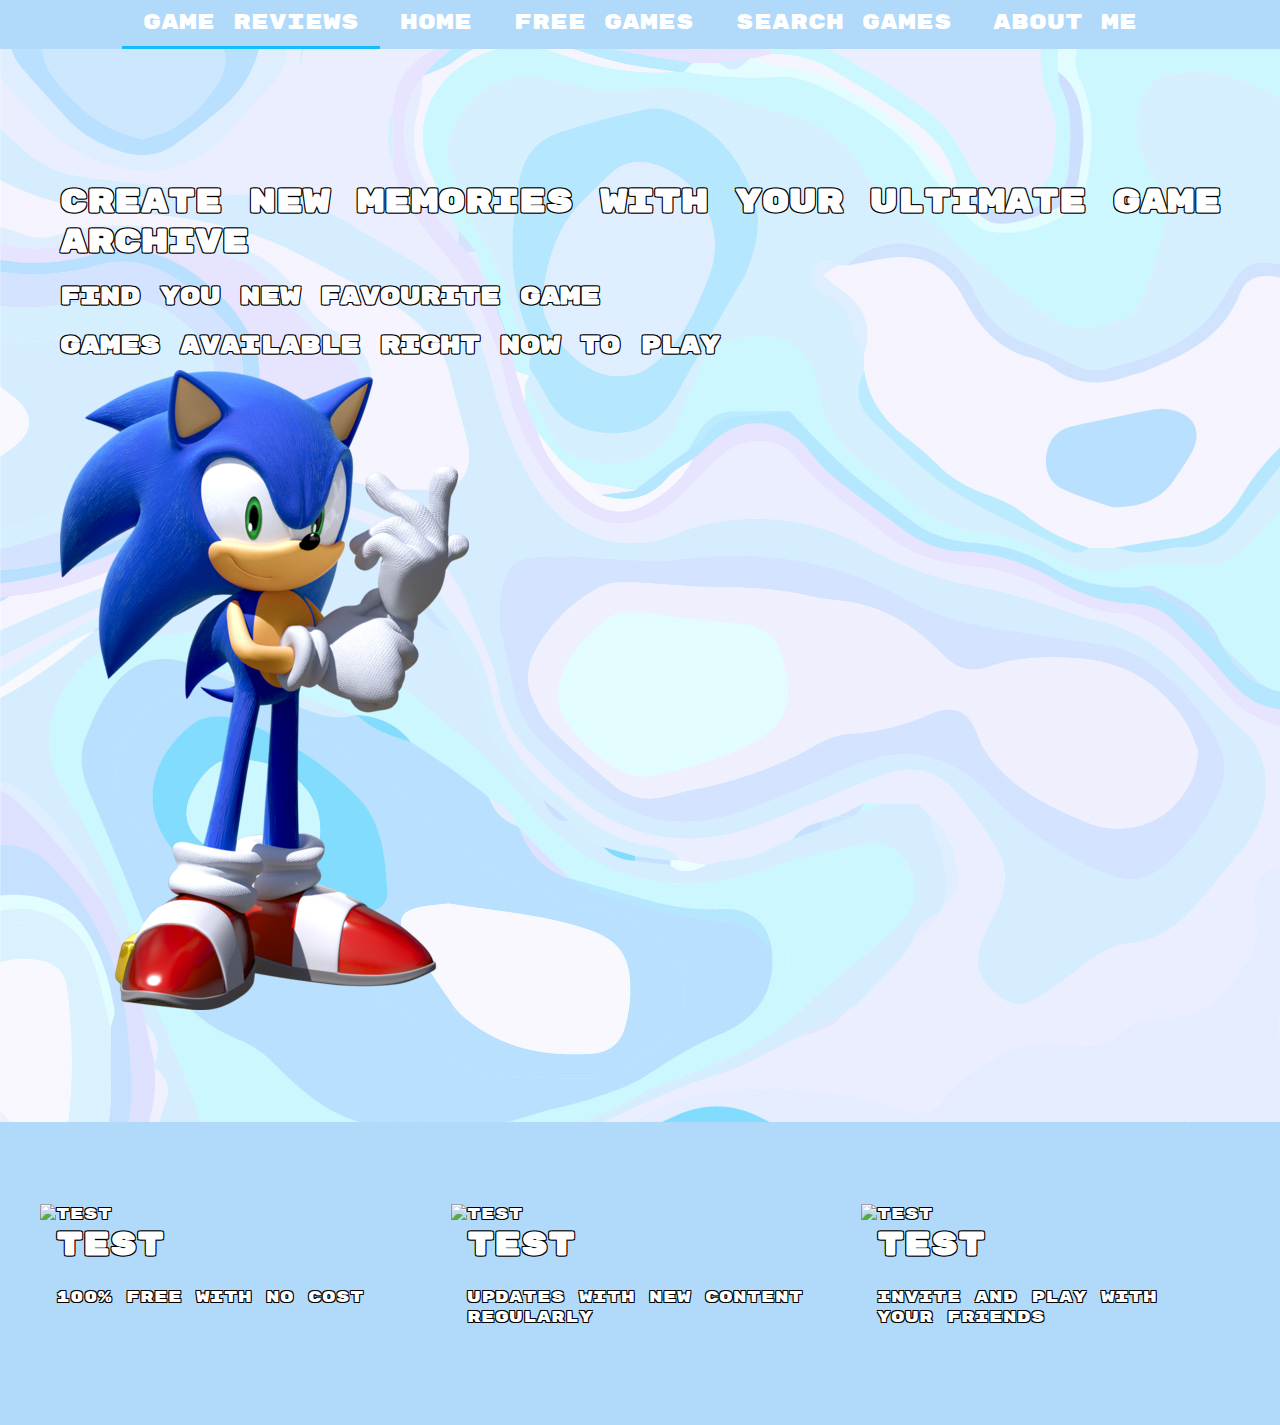
==== index.html @ 42ed4921 "Merge pull request #23 from CTEC3905-2022/Development" ====
<!doctype html>
<html lang="en">
<head>
  <meta charset="utf-8">
  <meta name="viewport" content="width=device-width, initial-scale=1.0">
  <title>P2658896</title>
  <link rel="stylesheet" href="css/styles.css">
</head>
<body>
  <div id="menuToggler">&#8801;</div>
  <nav id="menu">
    <a class ="selectedPage" href="index.html">Game Reviews</a>
    <a href="index.html">Home</a>
    <a href="games.html">Free Games</a>
    <a href="#">Search Games</a>
    <a href="#">About Me</a>
  </nav>
  <main>
    <section>
      <div class="description">
        <div class="descriptionText">
          <h1>Create new memories with your Ultimate Game Archive</h1>
          <h2>Find you new favourite game
          <h2>games available right now to play</h2>
        </div>
        <img src="images/home_description_image.png">
      </div>
    </section>
    <section class="grids">
      <article class="grid">
        <img src="https://picsum.photos/id/120/200" alt ="test" class="gridImage">
        <div>
          <h1>Test</h1>
          <p>100% free with no cost</p>
        </div>
      </article>
      <article class="grid">
        <img src="https://picsum.photos/id/120/200" alt ="test" class="gridImage">
        <div>
          <h1>Test</h1>
          <p>Updates with new content regularly</p>
        </div>
      </article>
      <article class="grid">
        <img src="https://picsum.photos/id/120/200" alt ="test" class="gridImage">
        <div>
          <h1>Test</h1>
          <p>Invite and play with your friends</p>
        </div>
      </article>
    </section>
  </main>
  <script src="js/scripts.js"></script>
</body>
</html>
---- css/styles.css ----
/* MOBILE AND GLOBAL STYLES */

/* applies to screens smaller than 500px (first breakpoint) */
/* and above unless overwritten below */
@import url('https://fonts.googleapis.com/css2?family=Rubik+Mono+One&display=swap');


body {
	font-family: "Rubik Mono One", sans-serif;
	color: white;
	margin: 0;
	background-image: url("../images/background.jpg");
}

#menuToggler {
	position: absolute;
	top: 0.5rem;
	right: 0.5rem;
	background-color: rgb(176, 217, 250);
	color: white;
	font-size: 40px;
	text-align: left;
	line-height: 1em;
	padding: 0 1rem;
	z-index: 1;
}

.selectedPage {
    border-bottom: 3px solid rgb(20, 187, 253);
}

nav {
	position: fixed;
	width: 100vw;
	height: 100vh;
	top: 0;
	display: flex;
	flex-direction: column;
	background-color: rgb(176, 217, 250);
	opacity: 0;
	transform: translateX(100vw);
	transition: transform 0.4s, opacity 0.6s;
}

nav a {
	font-size: 2em;
	text-decoration: none;
	padding: 0.5em 1em;
	color: white;
	text-align: center;
	flex-grow: 1;
}

nav .title {
	font-weight: bold;
}

nav.open {
	transition: transform 0.4s, opacity 0.2s;
	transform: none;
	opacity: 1;
}

nav a:hover {
	color: #57a9ec;
}

main {
	/*text-align: center;*/
	text-shadow:
		-1px -1px 0 #000,
		1px -1px 0 #000,
		-1px 1px 0 #000,
		1px 1px 0 #000;

}

main section {
	border-bottom: 2px solid rgb(176, 217, 250);
	margin: 0em;
	padding: 2.5em;
	padding-top: 5em;
	padding-bottom: 5em;

}

.description {
	align-items: center;
	position: relative;
	justify-content: center;
	display: flex;
}

.description h1,
h2 {
	margin-bottom: 10px;
}

.description image {
	height: auto;
	width: auto;
	border: 5px solid #555;

}

.grids {
	display: grid;
	grid-template-columns: repeat(auto-fit, minmax(300px, 1fr));
	gap: 2rem;
	background-color: rgb(176, 217, 250);
}

.grid {
	display: grid;
	grid-template-columns: auto 1fr;
	position: relative;
}

.gridImage {
	position: absolute;
	top: 0;
	left: 0;
	width: 100%;
	height: 100%;
	object-fit: cover;
}

.gridText {
	position: absolute;
	bottom: 0;
	left: 0;
	background-color: rgba(255, 255, 255, 0.7);
	padding: 10px;
}

.gamesMain {
	gap: 2em;
}

.description {
	display: flex;
	align-items: flex-start;
	flex-direction: column;
	padding: 0;
	padding-top: 2em;
	margin-left: 20px;
	flex: 1;
	padding-bottom: 2em;
}

.showcasedGameImages {
	display: none;
}

.showcasedGameImageContainer,
.showcasedGameImageContainer img {
	position: relative;
	border-radius: 20px;
	transition: transform 0.2s;
}

.showcasedGameImageContainer:hover {
	transform: scale(1.1);
	filter: brightness(50%);
}

.showcasedGameImageText {
	position: absolute;
	bottom: -14px;
	background-color: rgba(0, 0, 0, 0.5);
	color: white;
	padding: 5px;
	border-radius: 0 10px 0 20px;
}

.gamesTitle, .gamesDescription {
	margin: 0;
	padding: 0;
	color: white;
}

.gamesDescription {
	max-width: 800px;
	text-align: left;
}

.gridGamesTitle {
	position: absolute;
	top: 50%;
	left: 50%;
	transform: translate(-50%, -50%);
	color: white;
	text-align: center;
	opacity: 0;
	transition: opacity 0.25s ease;
}

.gameGrids {
	display: grid;
	grid-template-columns: repeat(auto-fit, minmax(300px, 1fr));
	gap: 2rem;
	padding: 0;
}

.gameGrid a {
	text-decoration: none;
}

.gameGrid {
	display: grid;
	grid-template-rows: auto 1fr;
	position: relative;
	max-width: 100%;
}

.gameGridImage {
	top: 0;
	left: 0;
	width: 100%;
	height: 100%;
	object-fit: cover;
	border-radius: 20px;
}

.gameGrid:hover .gameGridImage {
	filter: brightness(50%);
}

.gameGrid:hover .gridGamesTitle {
	opacity: 1;
}

.listOfGames {
	display: grid;
	grid-template-columns: repeat(auto-fit, minmax(150px, 1fr));
	padding: 0;
	gap: 1em;
	margin-top: 1em;
}

.gameGridsColumn {
	display: grid;
	grid-template-rows: repeat(auto-fit, minmax(150px, 1fr));
	padding: 0;
	gap: 1em;
	margin: 0;
}

.gameGridColumn {
	display: grid;
	grid-template-columns: 1fr 1fr;
	padding: 1;
}

.gameGridColumnImage {
	display: flex;
	width: 100px;
}

.gameGridColumn a {
	display: flex;
	align-items: center;
	text-decoration: none;
	color: white;
	grid-column: 1/-1;
	max-width: 500px;
	font-size: 15px;
	gap: 1em;
}

.gameGridColumn:hover .gameGridColumnImage {
	filter: brightness(50%);
}

.searchSection {
	padding-top: 2em;
	text-align: center;
}

.searchGamesTitle {
	margin-bottom: -2em;
}

#query {
	padding: 0.25em;
	border: 1.75px solid #ccc;
	border-radius: 25px;
	font-size: 1em;
	margin-right: 0.5em;
	flex: 1;
}

button {
	padding: 0.25em 2em;
	background-color: rgb(121, 192, 250);
	color: white;
	border: none;
	border-radius: 5px;
	font-size: 1em;
	cursor: pointer;
}

button:hover {
	background-color: rgb(83, 143, 192);
}

.resultGrids {
	display: grid;
	grid-template-columns: repeat(auto-fit, minmax(400px, 1fr));
	padding: 0.5rem;
	gap: 1rem;
	background-color: rgb(176, 217, 250);
}

.resultGrid {
	width: 432px;
	height: 243px;
	display: grid;
	grid-template-columns: auto 1fr;
	position: relative;
}

.resultGridImage {
	position: absolute;
	top: 0;
	left: 0;
	width: 100%;
	height: 100%;
	object-fit: cover;
	border-radius: 20px;
}

.resultGridText {
	position: absolute;
	top: 50%;
	left: 50%;
	transform: translate(-50%, -50%);
	color: white;
	text-align: center;
	opacity: 0;
	transition: opacity 0.25s ease;
}

.resultGrid:hover .resultGridText {
	opacity: 1;
}

.resultGrid:hover .resultGridImage {
	filter: brightness(50%);
}

.gamesMain {
	gap: 2em;
}

article {
	animation: fadeIn 0.8s;
	padding: 0 1rem;
}

#meta {
	display: flex;
	justify-content: space-between;
	padding: 0.5em 0;
}

footer {
	position: fixed;
	bottom: 0;
	right: 0;
	padding: 5px;
	background-color: rgba(255, 255, 255, 0.5);
}

#loader {
	font-size: 3em;
	width: 1em;
	height: 1em;
	box-sizing: border-box;
	border-style: solid;
	border-width: 0.5em;
	border-color: hsl(0, 70%, 50%) white;
	border-radius: 50%;
	position: fixed;
	left: calc(50vw - 0.5em);
	top: calc(50vh - 0.5em);
	opacity: 0;
	animation: spin 0.5s ease-in-out alternate infinite;
	transition: 0.5s;
}

#loader.waiting {
	opacity: 1;
}

.modal {
	display: none;
	height: 100vh;
	width: 100vw;
	background-color: hsla(0, 70%, 10%, 0.7);
	top: 0;
	left: 0;
	gap: 2em;
	overflow-y: scroll;
	align-items: center;
}

.modal.on {
	display: flex;
}

.modal img {
	height: auto;
	position: absolute;
	top: 0;
}

.aboutUsHeader {
	display: flex;
	justify-content: center;
}

.aboutUsContainer {
	background-color: hsla(202, 45%, 73%, 0.7);
	text-align: center;
	width: 100%;
}

.aboutUsTitle {
	margin-top: 50px;
}

.aboutUsDescription {
	margin: 0 auto 50px auto;
	max-width: 500px;
}

.aboutUsGrids h3 {
	color: white;
	text-align: center;
	margin: 0;
}

.aboutUsGrids {
	display: grid;
	grid-template-columns: repeat(auto-fit, minmax(200px, 1fr));
	padding: 2em 10%;
}

.aboutUsGrid {
	display: grid;
	position: relative;
	max-width: 100%;
}

.aboutUsGridImage {
	width: 100%;
	display: grid;
}

.aboutUsGrid:hover .aboutUsGridImage {
	filter: brightness(50%);
}

.aboutUsGrid:hover .gridGamesTitle {
	opacity: 1;
}

form {
	width: 100%;
	max-width: 800px;
	display: grid;
	grid-row-gap: 0.25em;
	grid-column-gap: 1em;
	grid-template-columns: minmax(max-content, 1fr) 3fr;
	margin: auto;
}

form input[type="submit"] {
	grid-column: 1 / 3;
	justify-self: end;
}

form input:not(:placeholder-shown):invalid {
	border-color: red;
}

@keyframes spin {
	0% {
		transform: rotate(-45deg);
	}

	100% {
		transform: rotate(45deg);
	}
}

@keyframes fadeIn {
	0% {
		opacity: 0;
	}

	40% {
		opacity: 0;
	}

	100% {
		opacity: 1;
	}
}


@media screen and (min-width: 700px) {
	header {
		font-size: 1.2em;
	}
}


/* TABLET STYLES */

@media screen and (min-width: 500px) {

	/* applies to screens wider than 499px */
	nav {
		display: flex;
		flex-direction: row;
		transform: none;
		opacity: 1;
		height: auto;
		position: static;
		justify-content: center;
	}

	nav a {
		font-size: 1.3em;
		flex-grow: 0;
	}

	#menuToggler {
		display: none;
	}

	.gamesMain {
		padding-left: 0%;
		padding-right: 0%;
	}
}



/* DESKTOP STYLES */

@media screen and (min-width: 1000px) {

	/* applies to screens wider than 999px */

	.showcasedGameImages {
		display: flex;
		flex-direction: row;
		gap: 2em;
	}

	.gamesMain {
		padding-left: 20%;
		padding-right: 20%;
	}


}
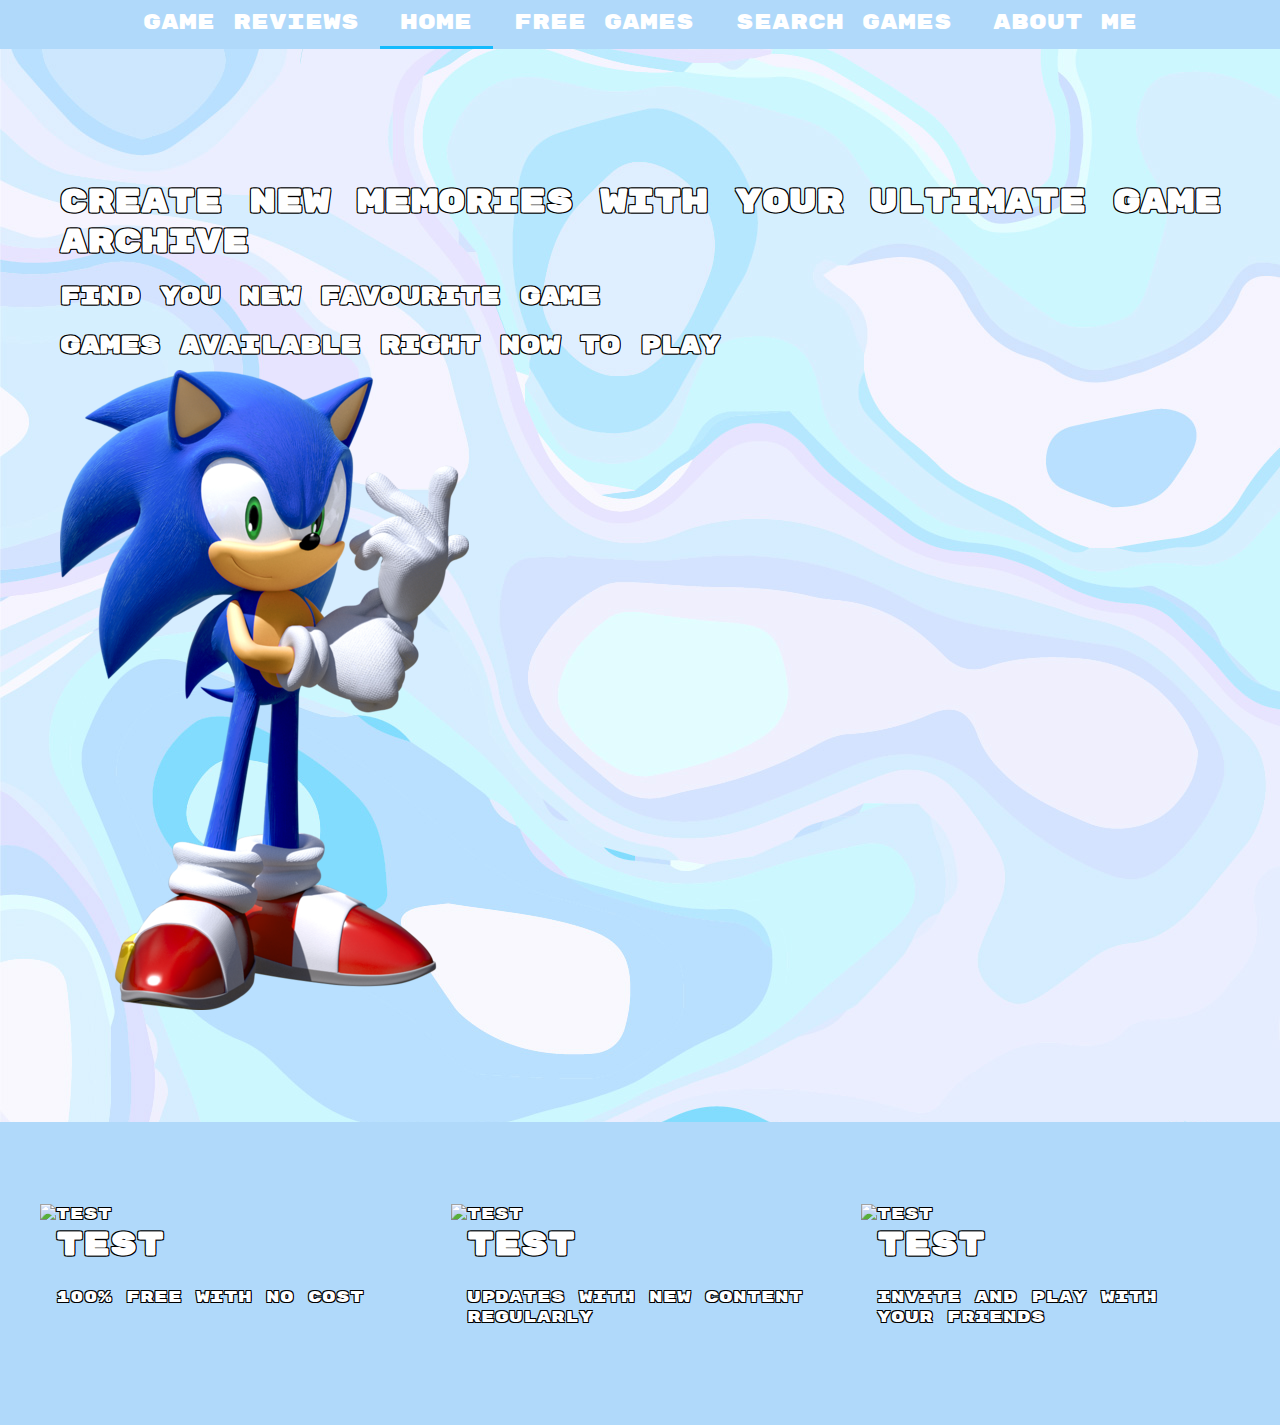
==== commit 34f952e8: "Merge pull request #24 from CTEC3905-2022/Development" ====
--- a/index.html
+++ b/index.html
@@ -9,11 +9,11 @@
 <body>
   <div id="menuToggler">&#8801;</div>
   <nav id="menu">
-    <a class ="selectedPage" href="index.html">Game Reviews</a>
-    <a href="index.html">Home</a>
-    <a href="games.html">Free Games</a>
-    <a href="#">Search Games</a>
-    <a href="#">About Me</a>
+    <a>Game Reviews</a>
+    <a class ="selectedPage">Home</a>
+    <a href="freeGames.html">Free Games</a>
+    <a href="searchGames.html">Search Games</a>
+    <a href="aboutMe.html">About Me</a>
   </nav>
   <main>
     <section>
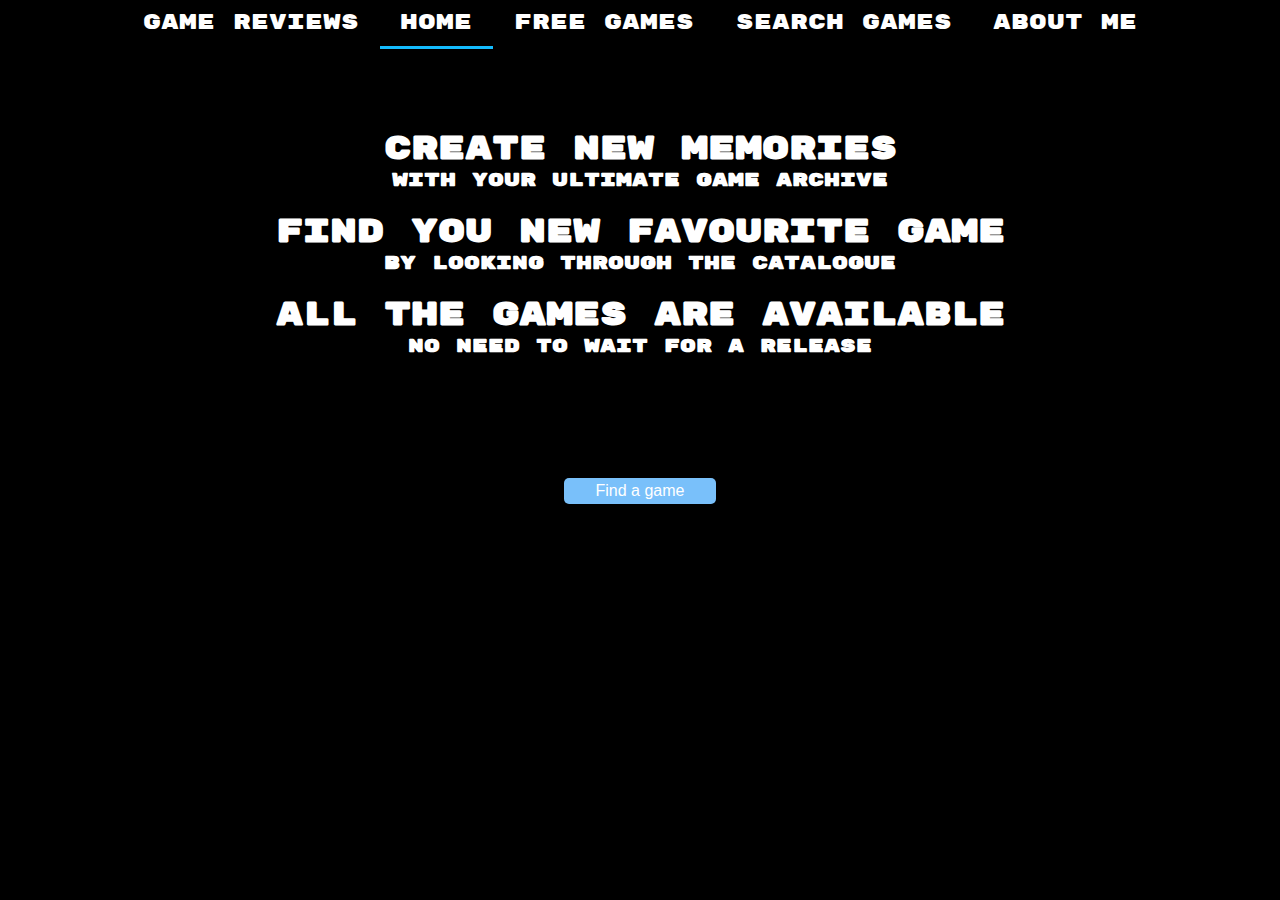
==== commit c05a8858: "Created a slideshow in the home page" ====
--- a/index.html
+++ b/index.html
@@ -16,38 +16,20 @@
     <a href="aboutMe.html">About Me</a>
   </nav>
   <main>
-    <section>
-      <div class="description">
+    <section class="homeText">
         <div class="descriptionText">
-          <h1>Create new memories with your Ultimate Game Archive</h1>
-          <h2>Find you new favourite game
-          <h2>games available right now to play</h2>
+          <h1>Create new memories </h1>
+          <h3>with your Ultimate Game Archive</h3>
         </div>
-        <img src="images/home_description_image.png">
-      </div>
-    </section>
-    <section class="grids">
-      <article class="grid">
-        <img src="https://picsum.photos/id/120/200" alt ="test" class="gridImage">
-        <div>
-          <h1>Test</h1>
-          <p>100% free with no cost</p>
+        <div class="descriptionText">
+          <h1>Find you new favourite game</h1>
+          <h3>by looking through the catalogue </h3>
         </div>
-      </article>
-      <article class="grid">
-        <img src="https://picsum.photos/id/120/200" alt ="test" class="gridImage">
-        <div>
-          <h1>Test</h1>
-          <p>Updates with new content regularly</p>
+        <div class="descriptionText">
+          <h1>All the games are available</h1>
+          <h3>no need to wait for a release</h3>
         </div>
-      </article>
-      <article class="grid">
-        <img src="https://picsum.photos/id/120/200" alt ="test" class="gridImage">
-        <div>
-          <h1>Test</h1>
-          <p>Invite and play with your friends</p>
-        </div>
-      </article>
+        <button class="homeButton">Find a game</button>
     </section>
   </main>
   <script src="js/scripts.js"></script>
--- a/css/styles.css
+++ b/css/styles.css
@@ -9,7 +9,42 @@
 	font-family: "Rubik Mono One", sans-serif;
 	color: white;
 	margin: 0;
-	background-image: url("../images/background.jpg");
+	background-color: black;
+	animation: slideshowFade 5s infinite;
+}
+
+@keyframes slideshowFade {
+    0%
+    {
+        background-image: url('../images/background.jpg');
+    }
+    100%
+    {
+        background-image: url('../images/background.png');
+    }
+}
+
+.homeText {
+    text-align: center;
+}
+
+.descriptionText h1, .descriptionText h3 {
+    margin: 0;	
+}
+
+.descriptionText {
+	margin-bottom: 20px; 
+}
+
+.homeButton {
+	margin-top: 100px;
+	padding: 0.25em 2em;
+	background-color: rgb(121, 192, 250);
+	color: white;
+	border: none;
+	border-radius: 5px;
+	font-size: 1em;
+	cursor: pointer;
 }
 
 #menuToggler {
@@ -26,7 +61,7 @@
 }
 
 .selectedPage {
-    border-bottom: 3px solid rgb(20, 187, 253);
+	border-bottom: 3px solid rgb(20, 187, 253);
 }
 
 nav {
@@ -36,7 +71,6 @@
 	top: 0;
 	display: flex;
 	flex-direction: column;
-	background-color: rgb(176, 217, 250);
 	opacity: 0;
 	transform: translateX(100vw);
 	transition: transform 0.4s, opacity 0.6s;
@@ -76,7 +110,7 @@
 }
 
 main section {
-	border-bottom: 2px solid rgb(176, 217, 250);
+
 	margin: 0em;
 	padding: 2.5em;
 	padding-top: 5em;
@@ -84,30 +118,11 @@
 
 }
 
-.description {
-	align-items: center;
-	position: relative;
-	justify-content: center;
-	display: flex;
-}
-
-.description h1,
-h2 {
-	margin-bottom: 10px;
-}
-
-.description image {
-	height: auto;
-	width: auto;
-	border: 5px solid #555;
-
-}
-
 .grids {
 	display: grid;
 	grid-template-columns: repeat(auto-fit, minmax(300px, 1fr));
 	gap: 2rem;
-	background-color: rgb(176, 217, 250);
+
 }
 
 .grid {
@@ -173,7 +188,8 @@
 	border-radius: 0 10px 0 20px;
 }
 
-.gamesTitle, .gamesDescription {
+.gamesTitle,
+.gamesDescription {
 	margin: 0;
 	padding: 0;
 	color: white;
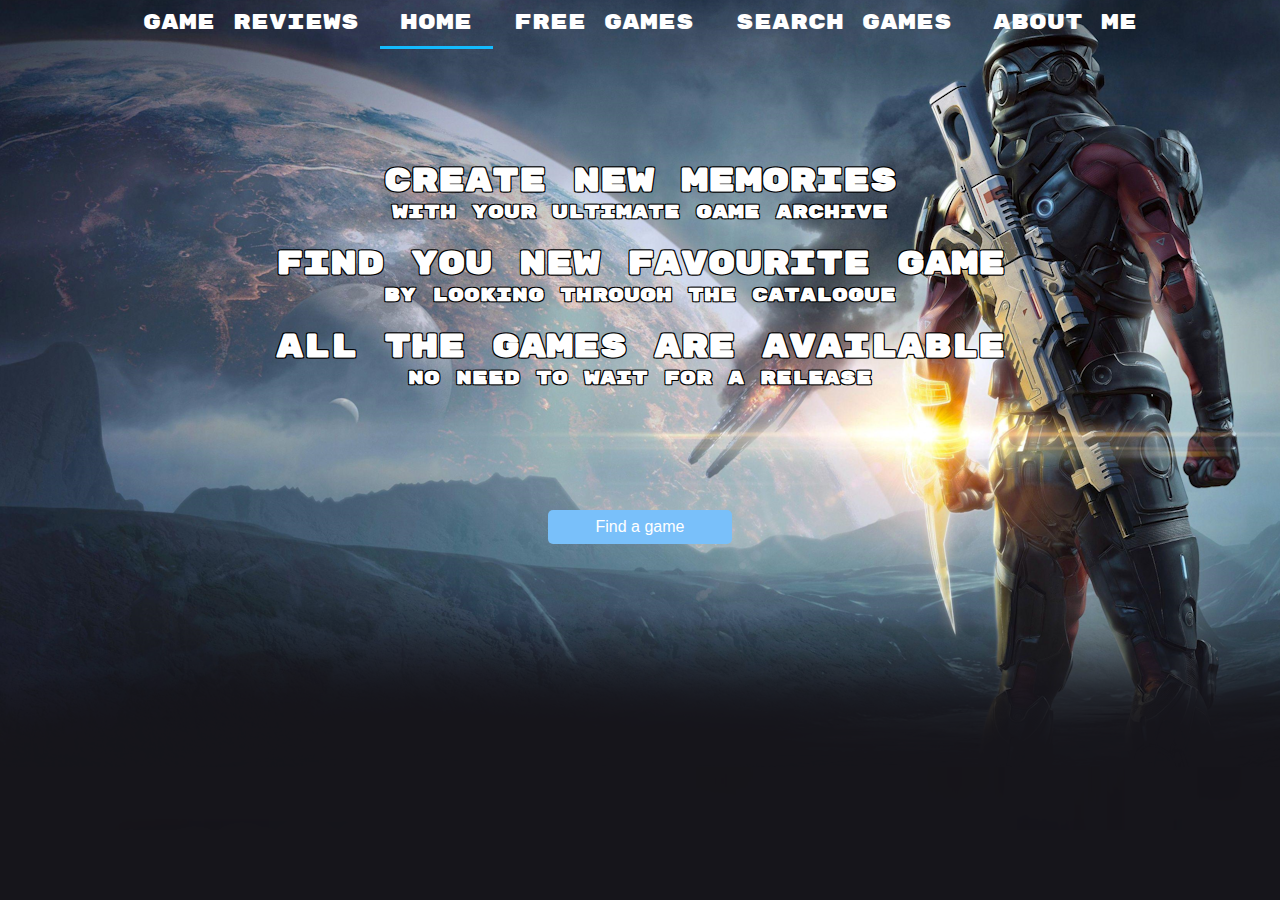
==== commit 99c657ef: "Merge pull request #25 from CTEC3905-2022/Development" ====
--- a/index.html
+++ b/index.html
@@ -6,7 +6,7 @@
   <title>P2658896</title>
   <link rel="stylesheet" href="css/styles.css">
 </head>
-<body>
+<body class="homePage">
   <div id="menuToggler">&#8801;</div>
   <nav id="menu">
     <a>Game Reviews</a>
@@ -29,7 +29,7 @@
           <h1>All the games are available</h1>
           <h3>no need to wait for a release</h3>
         </div>
-        <button class="homeButton">Find a game</button>
+        <button href="searchGames.html" class="homeButton">Find a game</button>
     </section>
   </main>
   <script src="js/scripts.js"></script>
--- a/css/styles.css
+++ b/css/styles.css
@@ -10,13 +10,17 @@
 	color: white;
 	margin: 0;
 	background-color: black;
-	animation: slideshowFade 5s infinite;
+	background-image: url('../images/background\ 1920x3000.png');
+}
+
+.homePage {
+	animation: slideshowFade 5s forwards;
 }
 
 @keyframes slideshowFade {
     0%
     {
-        background-image: url('../images/background.jpg');
+        background-image: url('../images/background2.png');
     }
     100%
     {
@@ -26,6 +30,7 @@
 
 .homeText {
     text-align: center;
+	margin: 2em;
 }
 
 .descriptionText h1, .descriptionText h3 {
@@ -38,13 +43,7 @@
 
 .homeButton {
 	margin-top: 100px;
-	padding: 0.25em 2em;
-	background-color: rgb(121, 192, 250);
-	color: white;
-	border: none;
-	border-radius: 5px;
-	font-size: 1em;
-	cursor: pointer;
+	padding: 0.5em 3em;
 }
 
 #menuToggler {
@@ -526,13 +525,6 @@
 }
 
 
-@media screen and (min-width: 700px) {
-	header {
-		font-size: 1.2em;
-	}
-}
-
-
 /* TABLET STYLES */
 
 @media screen and (min-width: 500px) {
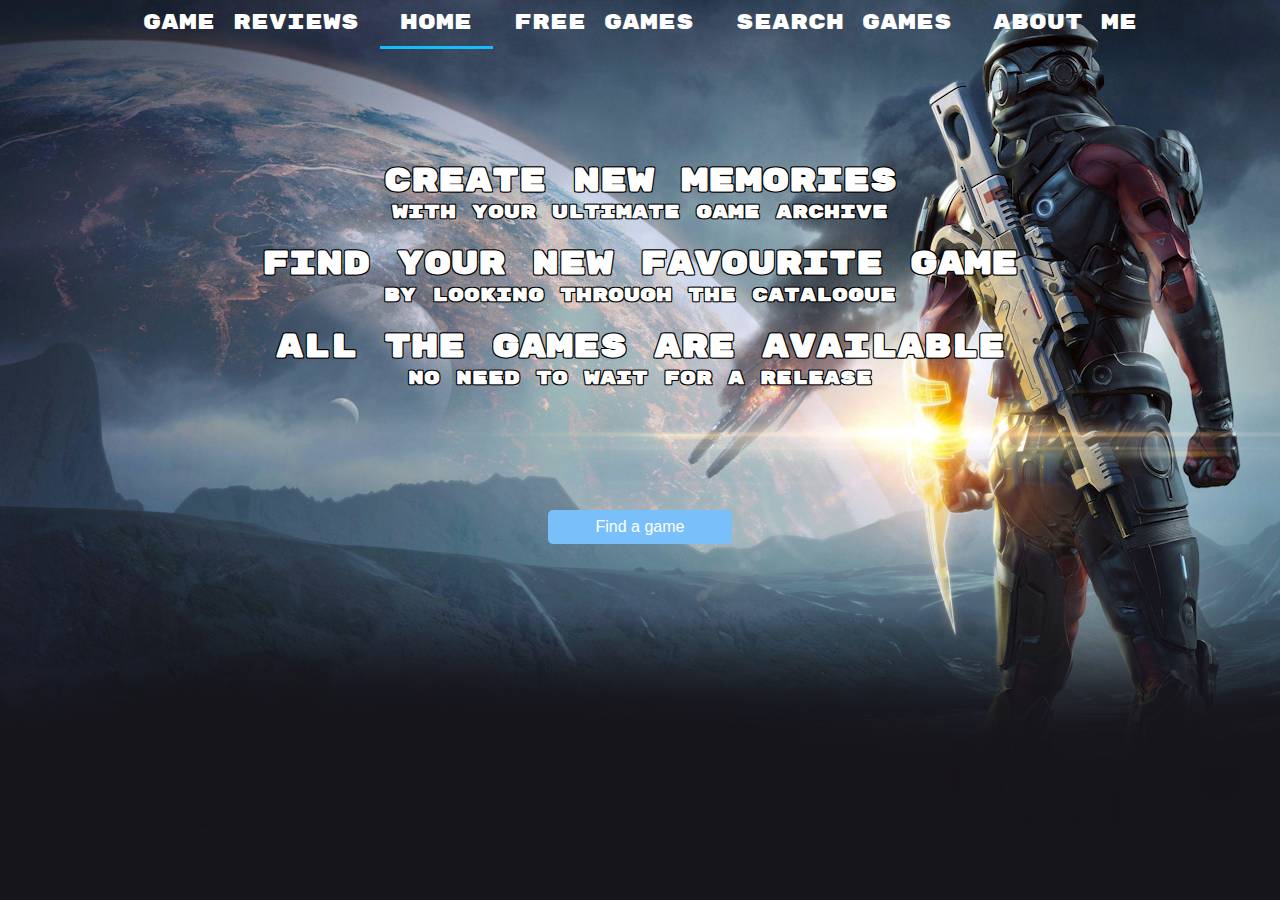
==== commit bc1be065: "Merge pull request #29 from CTEC3905-2022/Bug-Fixes" ====
--- a/index.html
+++ b/index.html
@@ -22,14 +22,16 @@
           <h3>with your Ultimate Game Archive</h3>
         </div>
         <div class="descriptionText">
-          <h1>Find you new favourite game</h1>
+          <h1>Find your new favourite game</h1>
           <h3>by looking through the catalogue </h3>
         </div>
         <div class="descriptionText">
           <h1>All the games are available</h1>
           <h3>no need to wait for a release</h3>
         </div>
-        <button href="searchGames.html" class="homeButton">Find a game</button>
+        <a href="searchGames.html">
+          <button class="homeButton">Find a game</button>
+        </a>
     </section>
   </main>
   <script src="js/scripts.js"></script>
--- a/css/styles.css
+++ b/css/styles.css
@@ -9,8 +9,9 @@
 	font-family: "Rubik Mono One", sans-serif;
 	color: white;
 	margin: 0;
-	background-color: black;
+	background-color: rgb(22, 21, 27);
 	background-image: url('../images/background\ 1920x3000.png');
+	background-repeat: no-repeat;
 }
 
 .homePage {
@@ -18,27 +19,26 @@
 }
 
 @keyframes slideshowFade {
-    0%
-    {
-        background-image: url('../images/background2.png');
-    }
-    100%
-    {
-        background-image: url('../images/background.png');
-    }
+	0% {
+		background-image: url('../images/background2.png');
+	}
+
+	100% {
+		background-image: url('../images/background.png');
+	}
 }
 
 .homeText {
-    text-align: center;
+	text-align: center;
 	margin: 2em;
 }
 
 .descriptionText h1, .descriptionText h3 {
-    margin: 0;	
+	margin: 0;
 }
 
 .descriptionText {
-	margin-bottom: 20px; 
+	margin-bottom: 20px;
 }
 
 .homeButton {
@@ -56,7 +56,7 @@
 	text-align: left;
 	line-height: 1em;
 	padding: 0 1rem;
-	z-index: 1;
+	z-index: 2;
 }
 
 .selectedPage {
@@ -73,6 +73,7 @@
 	opacity: 0;
 	transform: translateX(100vw);
 	transition: transform 0.4s, opacity 0.6s;
+	z-index: 1;
 }
 
 nav a {
@@ -89,9 +90,14 @@
 }
 
 nav.open {
+	background-color: rgb(176, 217, 250);
 	transition: transform 0.4s, opacity 0.2s;
 	transform: none;
 	opacity: 1;
+}
+
+nav.open .selectedPage {
+	border-bottom: transparent;
 }
 
 nav a:hover {
@@ -163,14 +169,15 @@
 }
 
 .showcasedGameImages {
-	display: none;
-}
-
-.showcasedGameImageContainer,
-.showcasedGameImageContainer img {
+	display: flex;
+}
+
+.showcasedGameImageContainer, .showcasedGameImageContainer img {
 	position: relative;
 	border-radius: 20px;
 	transition: transform 0.2s;
+	max-width: 100%;
+    height: auto; 
 }
 
 .showcasedGameImageContainer:hover {
@@ -180,15 +187,14 @@
 
 .showcasedGameImageText {
 	position: absolute;
-	bottom: -14px;
+	bottom: -11px;
 	background-color: rgba(0, 0, 0, 0.5);
 	color: white;
 	padding: 5px;
 	border-radius: 0 10px 0 20px;
 }
 
-.gamesTitle,
-.gamesDescription {
+.gamesTitle, .gamesDescription {
 	margin: 0;
 	padding: 0;
 	color: white;
@@ -212,7 +218,7 @@
 
 .gameGrids {
 	display: grid;
-	grid-template-columns: repeat(auto-fit, minmax(300px, 1fr));
+	grid-template-columns: repeat(auto-fit, minmax(200px, 1fr));
 	gap: 2rem;
 	padding: 0;
 }
@@ -302,7 +308,7 @@
 	border-radius: 25px;
 	font-size: 1em;
 	margin-right: 0.5em;
-	flex: 1;
+	width: 80%
 }
 
 button {
@@ -324,7 +330,7 @@
 	grid-template-columns: repeat(auto-fit, minmax(400px, 1fr));
 	padding: 0.5rem;
 	gap: 1rem;
-	background-color: rgb(176, 217, 250);
+	background-color: var(--background-color);
 }
 
 .resultGrid {
@@ -374,10 +380,13 @@
 }
 
 #meta {
-	display: flex;
 	justify-content: space-between;
 	padding: 0.5em 0;
-}
+	text-align: center;
+	white-space: nowrap;
+	
+}
+
 
 footer {
 	position: fixed;
@@ -394,7 +403,7 @@
 	box-sizing: border-box;
 	border-style: solid;
 	border-width: 0.5em;
-	border-color: hsl(0, 70%, 50%) white;
+	border-color: hsl(182, 58%, 66%) white;
 	border-radius: 50%;
 	position: fixed;
 	left: calc(50vw - 0.5em);
@@ -402,6 +411,30 @@
 	opacity: 0;
 	animation: spin 0.5s ease-in-out alternate infinite;
 	transition: 0.5s;
+}
+
+@keyframes spin {
+	0% {
+		transform: rotate(-45deg);
+	}
+
+	100% {
+		transform: rotate(45deg);
+	}
+}
+
+@keyframes fadeIn {
+	0% {
+		opacity: 0;
+	}
+
+	40% {
+		opacity: 0;
+	}
+
+	100% {
+		opacity: 1;
+	}
 }
 
 #loader.waiting {
@@ -436,6 +469,11 @@
 }
 
 .aboutUsContainer {
+	text-align: center;
+	width: 100%;
+}
+
+.aboutUsContainer2 {
 	background-color: hsla(202, 45%, 73%, 0.7);
 	text-align: center;
 	width: 100%;
@@ -459,7 +497,7 @@
 .aboutUsGrids {
 	display: grid;
 	grid-template-columns: repeat(auto-fit, minmax(200px, 1fr));
-	padding: 2em 10%;
+	padding: 2em 6em;
 }
 
 .aboutUsGrid {
@@ -471,6 +509,7 @@
 .aboutUsGridImage {
 	width: 100%;
 	display: grid;
+	border-radius: 2em;
 }
 
 .aboutUsGrid:hover .aboutUsGridImage {
@@ -500,36 +539,56 @@
 	border-color: red;
 }
 
-@keyframes spin {
-	0% {
-		transform: rotate(-45deg);
-	}
-
-	100% {
-		transform: rotate(45deg);
-	}
-}
-
-@keyframes fadeIn {
-	0% {
-		opacity: 0;
-	}
-
-	40% {
-		opacity: 0;
-	}
-
-	100% {
-		opacity: 1;
-	}
-}
-
-
 /* TABLET STYLES */
 
 @media screen and (min-width: 500px) {
 
 	/* applies to screens wider than 499px */
+
+	.gamesMain {
+		padding-left: 0%;
+		padding-right: 0%;
+	}
+}
+
+@media screen and (max-width: 750px) {
+	.gameGrids {
+		grid-template-columns: repeat(auto-fit, minmax(150px, 1fr));
+	}
+}
+
+@media screen and (max-width: 960px) {
+	.listOfGames {
+		grid-template-columns: repeat(auto-fit, minmax(300px, 1fr));
+	}
+
+	.gamesMain h1 {
+		font-size: 22px;
+	}
+	
+	.resultGrids {
+		grid-template-columns: repeat(auto-fit, minmax(500px, 1fr));
+	}
+}
+
+@media screen and (max-width: 501px) {
+	.resultGrid {
+		width: 216px;
+		height: 121.5px;
+		display: grid;
+		grid-template-columns: auto 1fr;
+		position: relative;
+	}
+
+	.gamesMain {
+		padding-left: 0%;
+		padding-right: 0%;
+	}
+}
+
+@media screen and (min-width: 1200px) {
+
+	/* applies to screens wider than 1199px */
 	nav {
 		display: flex;
 		flex-direction: row;
@@ -549,17 +608,17 @@
 		display: none;
 	}
 
-	.gamesMain {
-		padding-left: 0%;
-		padding-right: 0%;
-	}
-}
-
-
+}
+
+@media screen and (max-width: 515px) {
+	.aboutUsGrid {
+		padding-bottom: 2em;
+	}
+}
 
 /* DESKTOP STYLES */
 
-@media screen and (min-width: 1000px) {
+@media screen and (min-width: 420px) {
 
 	/* applies to screens wider than 999px */
 
@@ -570,9 +629,7 @@
 	}
 
 	.gamesMain {
-		padding-left: 20%;
-		padding-right: 20%;
-	}
-
-
+		padding-left: 5%;
+		padding-right: 5%;
+	}
 }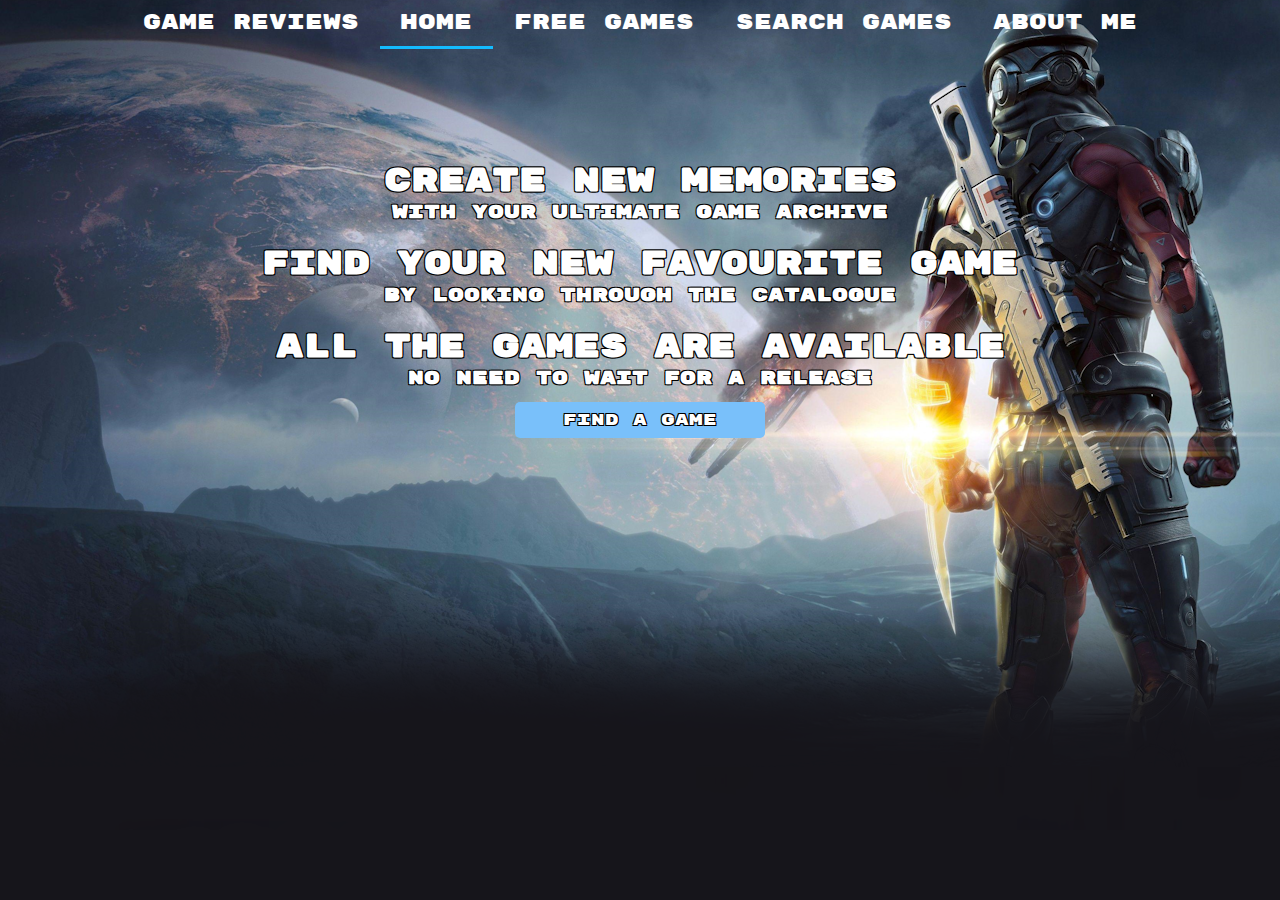
==== commit cbba06dc: "Merge pull request #30 from CTEC3905-2022/Bug-Fixes" ====
--- a/index.html
+++ b/index.html
@@ -1,39 +1,40 @@
 <!doctype html>
 <html lang="en">
+
 <head>
   <meta charset="utf-8">
   <meta name="viewport" content="width=device-width, initial-scale=1.0">
   <title>P2658896</title>
   <link rel="stylesheet" href="css/styles.css">
 </head>
+
 <body class="homePage">
   <div id="menuToggler">&#8801;</div>
   <nav id="menu">
     <a>Game Reviews</a>
-    <a class ="selectedPage">Home</a>
+    <a class="selectedPage">Home</a>
     <a href="freeGames.html">Free Games</a>
     <a href="searchGames.html">Search Games</a>
     <a href="aboutMe.html">About Me</a>
   </nav>
   <main>
     <section class="homeText">
-        <div class="descriptionText">
-          <h1>Create new memories </h1>
-          <h3>with your Ultimate Game Archive</h3>
-        </div>
-        <div class="descriptionText">
-          <h1>Find your new favourite game</h1>
-          <h3>by looking through the catalogue </h3>
-        </div>
-        <div class="descriptionText">
-          <h1>All the games are available</h1>
-          <h3>no need to wait for a release</h3>
-        </div>
-        <a href="searchGames.html">
-          <button class="homeButton">Find a game</button>
-        </a>
+      <div class="descriptionText">
+        <h1>Create new memories </h1>
+        <h3>with your Ultimate Game Archive</h3>
+      </div>
+      <div class="descriptionText">
+        <h1>Find your new favourite game</h1>
+        <h3>by looking through the catalogue </h3>
+      </div>
+      <div class="descriptionText">
+        <h1>All the games are available</h1>
+        <h3>no need to wait for a release</h3>
+      </div>
+      <a href="searchGames.html" class="homeButton">Find a game</a>
     </section>
   </main>
   <script src="js/scripts.js"></script>
 </body>
-</html>
+
+</html>--- a/css/styles.css
+++ b/css/styles.css
@@ -44,7 +44,18 @@
 .homeButton {
 	margin-top: 100px;
 	padding: 0.5em 3em;
-}
+	background-color: rgb(121, 192, 250);
+	color: white;
+	border: none;
+	border-radius: 5px;
+	font-size: 1em;
+	cursor: pointer;
+}
+
+.homeButton {
+	text-decoration: none;
+}
+
 
 #menuToggler {
 	position: absolute;
@@ -114,7 +125,7 @@
 
 }
 
-main section {
+main section, .questionForm {
 
 	margin: 0em;
 	padding: 2.5em;
@@ -227,6 +238,10 @@
 	text-decoration: none;
 }
 
+.gameGrid h2 {
+	font-size: 15px;
+}
+
 .gameGrid {
 	display: grid;
 	grid-template-rows: auto 1fr;
@@ -321,7 +336,7 @@
 	cursor: pointer;
 }
 
-button:hover {
+button:hover, .homeButton:hover {
 	background-color: rgb(83, 143, 192);
 }
 
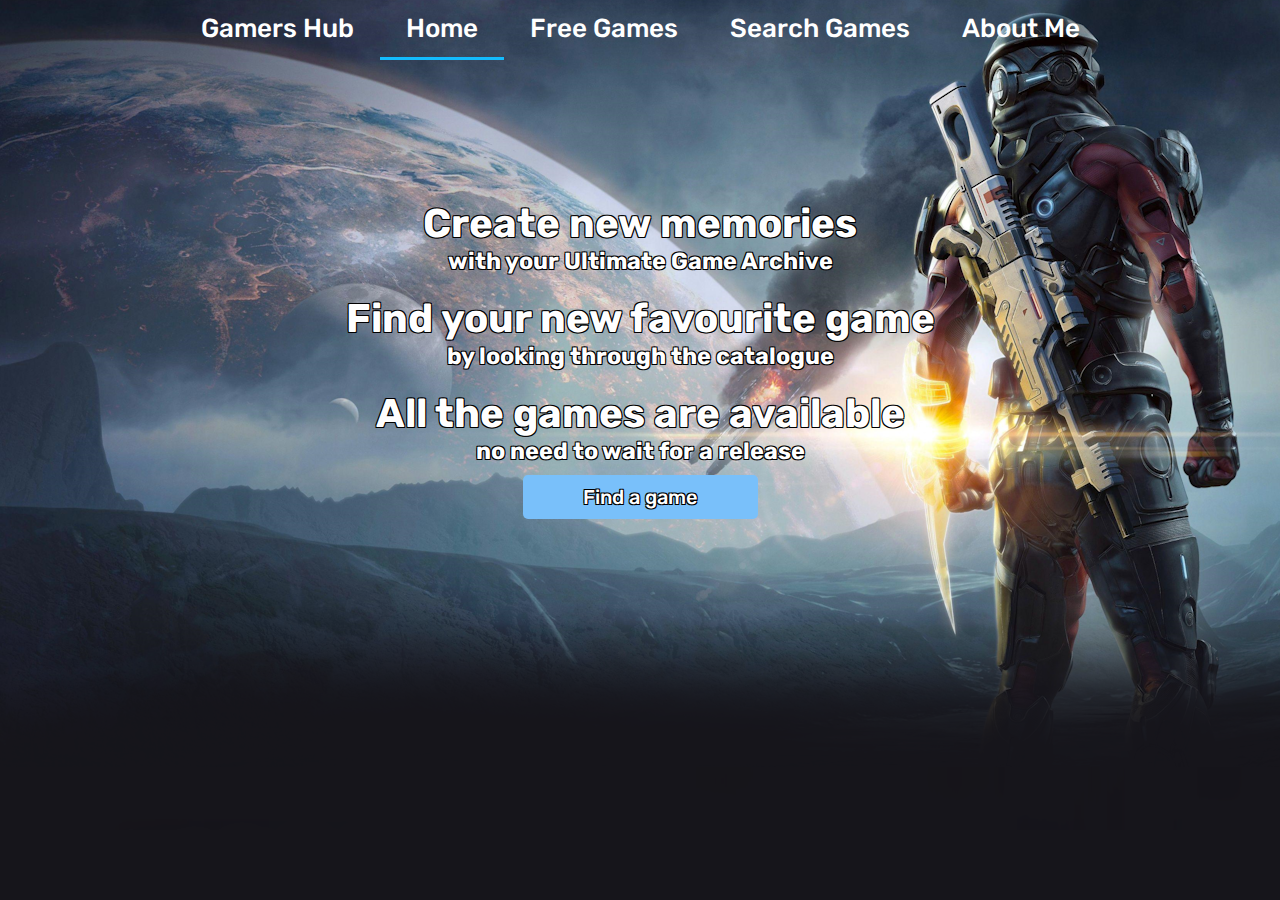
==== commit 307649f1: "Merge pull request #32 from CTEC3905-2022/Bug-Fixes" ====
--- a/index.html
+++ b/index.html
@@ -11,7 +11,7 @@
 <body class="homePage">
   <div id="menuToggler">&#8801;</div>
   <nav id="menu">
-    <a>Game Reviews</a>
+    <a>Gamers Hub</a>
     <a class="selectedPage">Home</a>
     <a href="freeGames.html">Free Games</a>
     <a href="searchGames.html">Search Games</a>
--- a/css/styles.css
+++ b/css/styles.css
@@ -1,12 +1,9 @@
-/* MOBILE AND GLOBAL STYLES */
-
-/* applies to screens smaller than 500px (first breakpoint) */
-/* and above unless overwritten below */
-@import url('https://fonts.googleapis.com/css2?family=Rubik+Mono+One&display=swap');
-
+@import url('https://fonts.googleapis.com/css2?family=Rubik:ital,wght@0,300..900;1,300..900&display=swap');
 
 body {
-	font-family: "Rubik Mono One", sans-serif;
+	font-family: "Rubik", sans-serif;
+	font-weight: 500;
+	font-size: 20px;
 	color: white;
 	margin: 0;
 	background-color: rgb(22, 21, 27);
@@ -33,7 +30,8 @@
 	margin: 2em;
 }
 
-.descriptionText h1, .descriptionText h3 {
+.descriptionText h1,
+.descriptionText h3 {
 	margin: 0;
 }
 
@@ -125,7 +123,8 @@
 
 }
 
-main section, .questionForm {
+main section,
+.questionForm {
 
 	margin: 0em;
 	padding: 2.5em;
@@ -183,12 +182,13 @@
 	display: flex;
 }
 
-.showcasedGameImageContainer, .showcasedGameImageContainer img {
+.showcasedGameImageContainer,
+.showcasedGameImageContainer img {
 	position: relative;
 	border-radius: 20px;
 	transition: transform 0.2s;
 	max-width: 100%;
-    height: auto; 
+	height: auto;
 }
 
 .showcasedGameImageContainer:hover {
@@ -198,14 +198,15 @@
 
 .showcasedGameImageText {
 	position: absolute;
-	bottom: -11px;
+	bottom: -15px;
 	background-color: rgba(0, 0, 0, 0.5);
 	color: white;
 	padding: 5px;
 	border-radius: 0 10px 0 20px;
 }
 
-.gamesTitle, .gamesDescription {
+.gamesTitle,
+.gamesDescription {
 	margin: 0;
 	padding: 0;
 	color: white;
@@ -285,7 +286,7 @@
 .gameGridColumn {
 	display: grid;
 	grid-template-columns: 1fr 1fr;
-	padding: 1;
+	padding: 1px;
 }
 
 .gameGridColumnImage {
@@ -336,7 +337,8 @@
 	cursor: pointer;
 }
 
-button:hover, .homeButton:hover {
+button:hover,
+.homeButton:hover {
 	background-color: rgb(83, 143, 192);
 }
 
@@ -399,7 +401,7 @@
 	padding: 0.5em 0;
 	text-align: center;
 	white-space: nowrap;
-	
+
 }
 
 
@@ -580,7 +582,7 @@
 	.gamesMain h1 {
 		font-size: 22px;
 	}
-	
+
 	.resultGrids {
 		grid-template-columns: repeat(auto-fit, minmax(500px, 1fr));
 	}
